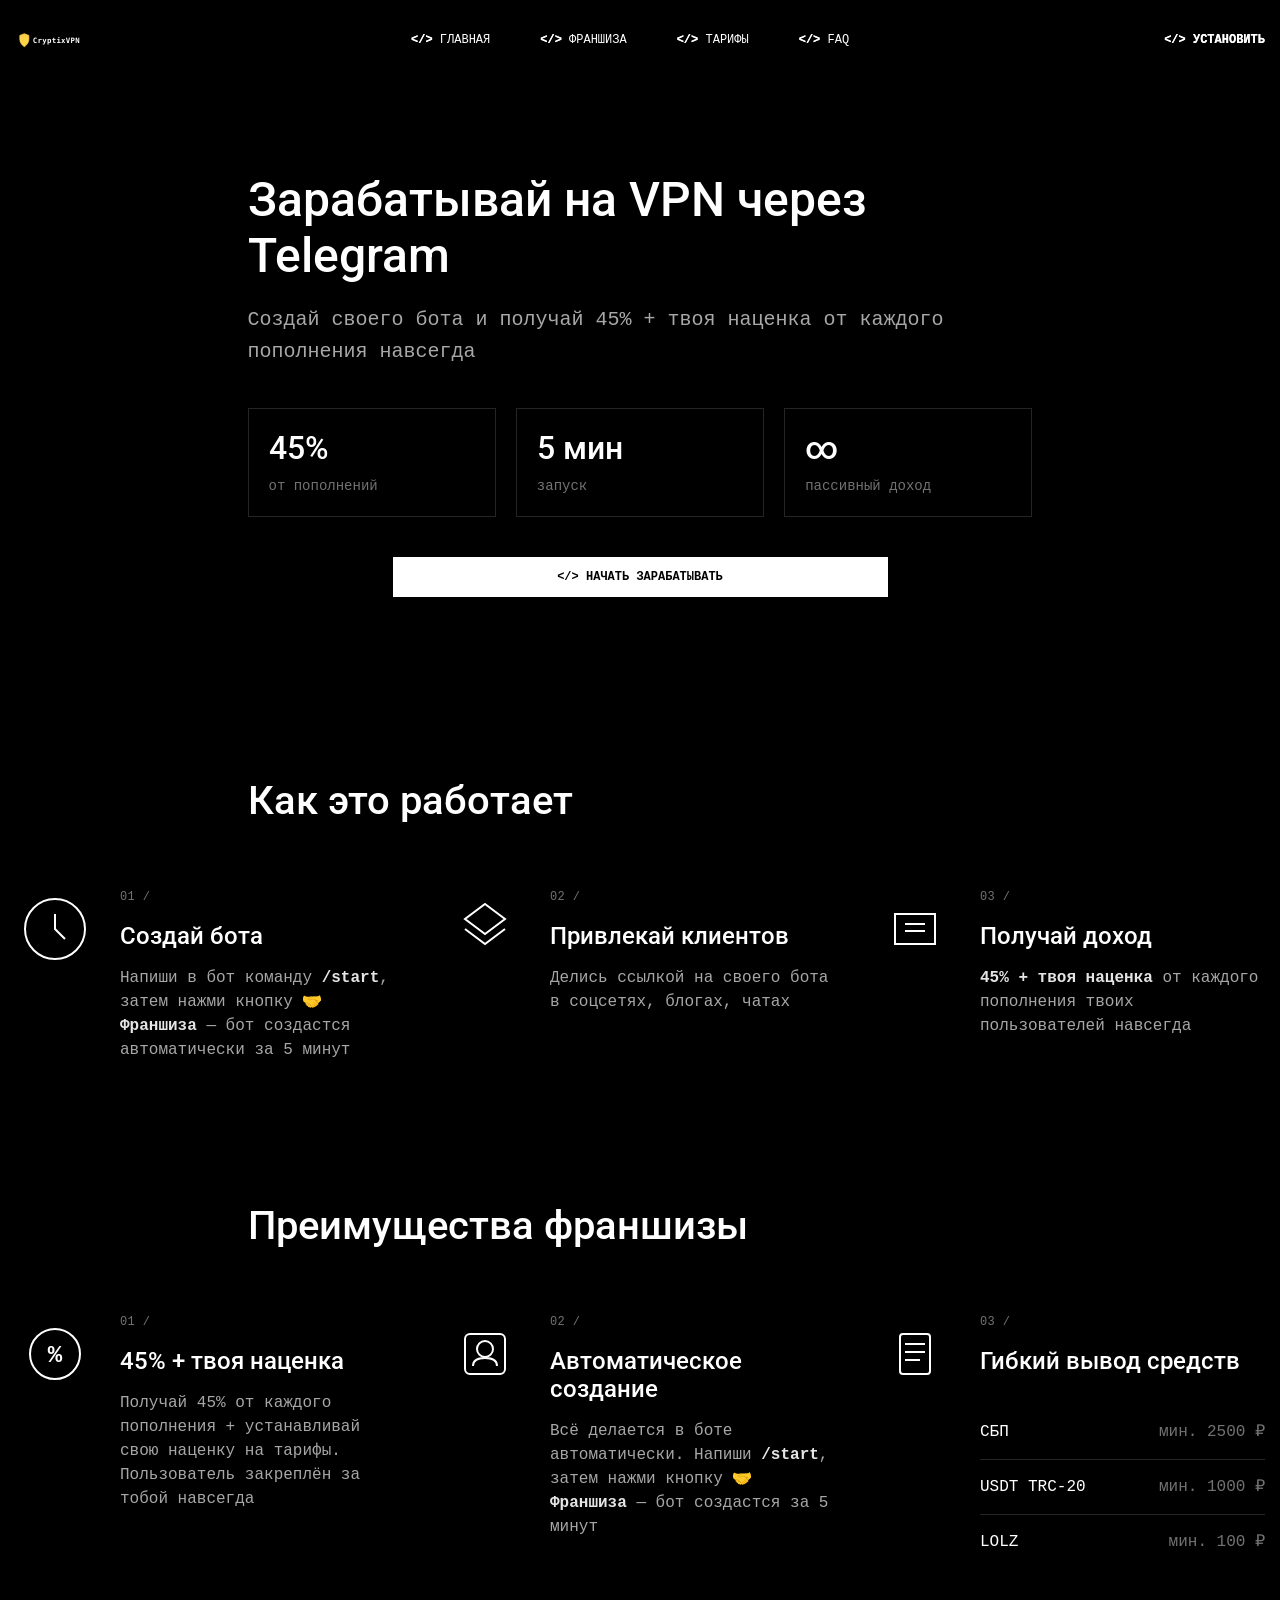
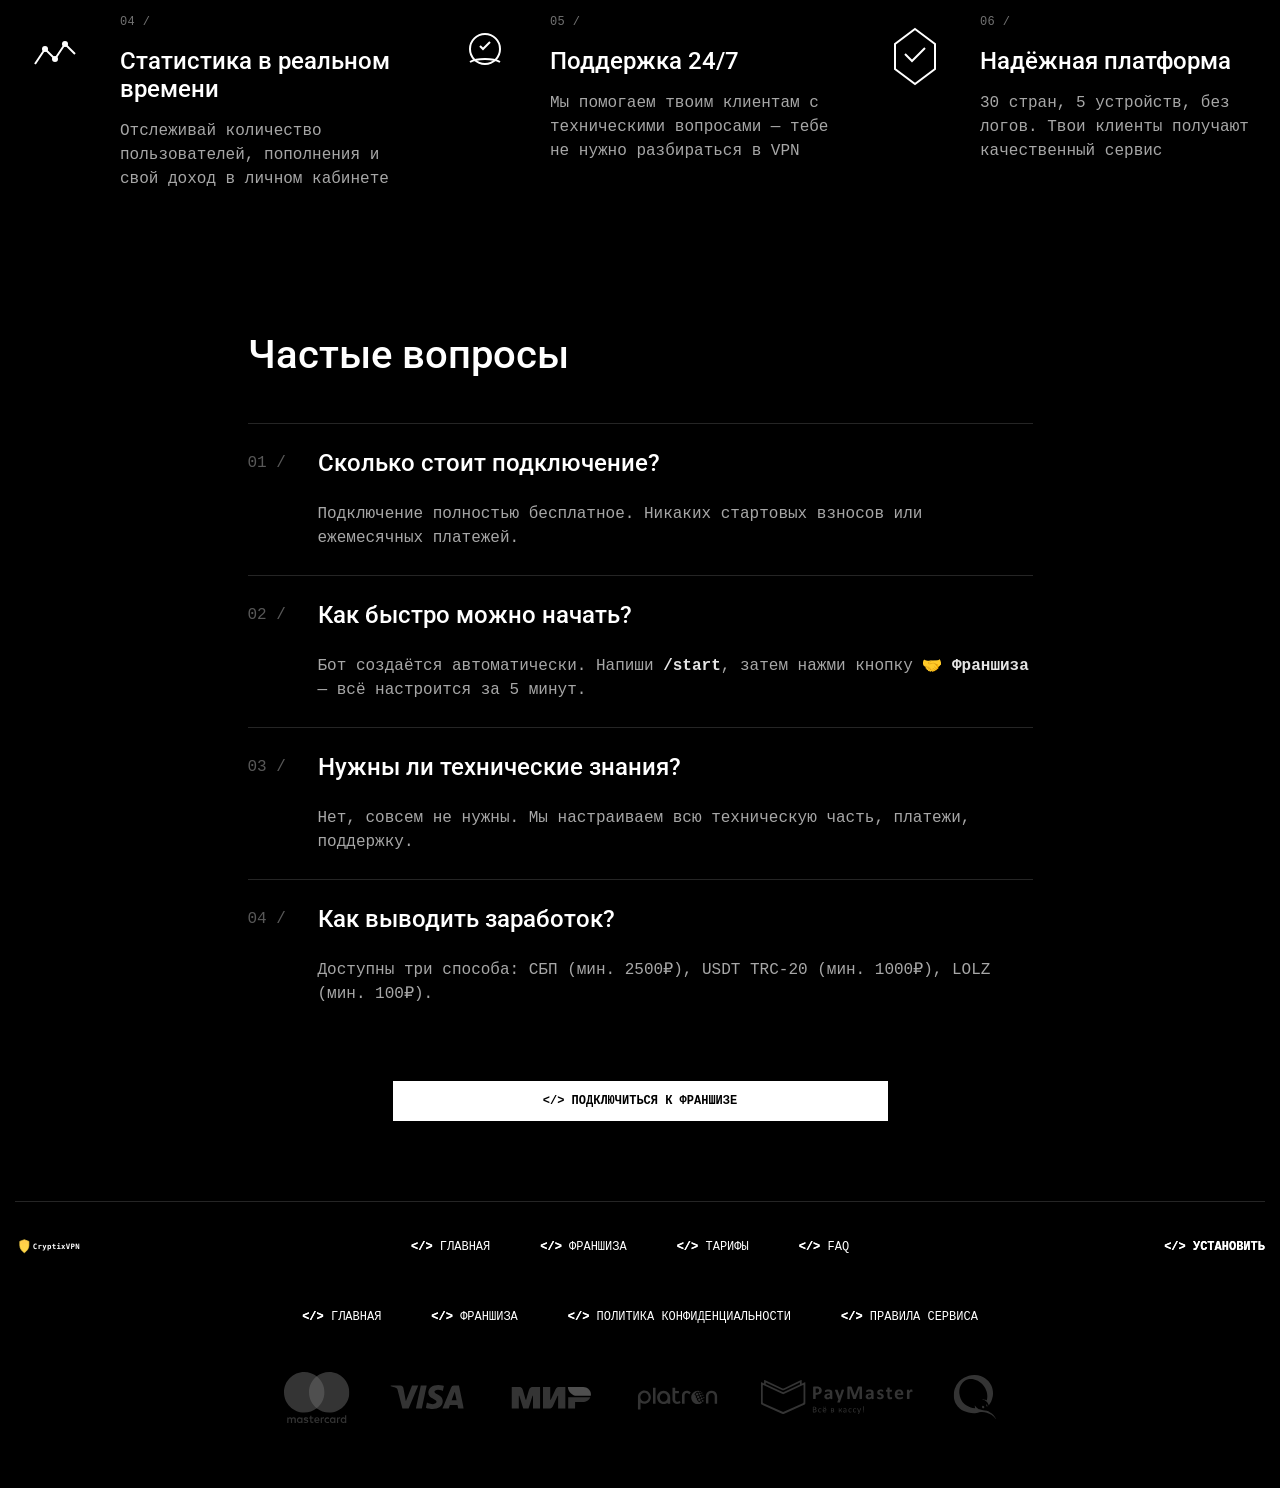
==== franchise.html @ 4e74ed93 "Move all files to root, add 404 page, breadcrumbs, and BusinessOpportunity schema" ====
<!DOCTYPE html>
<html lang="ru">
<head>
    <meta charset="UTF-8">
    <meta http-equiv="X-UA-Compatible" content="IE=edge">
    <meta name="viewport" content="width=device-width, initial-scale=1, maximum-scale=1">
    
    <!-- SEO Meta Tags -->
    <link rel="canonical" href="https://cryptixvpn.cyou/franchise.html">
    <title>Франшиза VPN — Создать свой VPN бот за 5 минут | Заработок 45%</title>
    <meta name="description" content="Создай свой VPN через Telegram-бот за 5 минут. Франшиза CryptixVPN — зарабатывай 45% + наценка с каждого клиента навсегда. Вывод на СБП, USDT, LOLZ. Автоматическое создание бота.">
    <meta name="keywords" content="франшиза vpn, создать свой vpn, как сделать свой vpn, vpn бот франшиза, telegram бот vpn франшиза, заработок на vpn, пассивный доход vpn, партнерская программа vpn, создать vpn бизнес, открыть vpn бизнес, vpn франшиза telegram, купить франшизу vpn, заработок в интернете, бизнес с нуля, создать telegram бота, vpn партнерка, реселлер vpn, white label vpn">
    <meta name="robots" content="index, follow">
    <meta name="geo.region" content="RU">
    <meta name="geo.placename" content="Россия">
    <meta name="language" content="ru">
    
    <!-- Google Search Console Verification -->
    <meta name="google-site-verification" content="m-NPgEtHbIdn8RRDfLbWpSVQvWMwc41wjgcXFpCgT40" />
    
    <!-- Open Graph -->
    <meta property="og:type" content="website">
    <meta property="og:title" content="Франшиза VPN — Создать свой VPN бот за 5 минут">
    <meta property="og:description" content="Создай свой VPN через Telegram-бот и получай 45% + наценка с каждого клиента. Запуск за 5 минут. Вывод на СБП, USDT, LOLZ.">
    <meta property="og:url" content="https://cryptixvpn.cyou/franchise.html">
    <meta property="og:image" content="https://cryptixvpn.cyou/img/og-image.jpg">
    <meta property="og:image:width" content="1200">
    <meta property="og:image:height" content="630">
    <meta property="og:locale" content="ru_RU">
    <meta property="og:site_name" content="CryptixVPN">
    
    <!-- Twitter Card -->
    <meta name="twitter:card" content="summary_large_image">
    <meta name="twitter:title" content="Франшиза VPN — Создать свой VPN бот">
    <meta name="twitter:description" content="Создай свой VPN через Telegram-бот за 5 минут. Заработок 45% + наценка.">
    <meta name="twitter:image" content="https://cryptixvpn.cyou/img/og-image.jpg">
    <meta name="twitter:site" content="@CryptixVPN_bot">
    
    <!-- Schema.org JSON-LD -->
    <script type="application/ld+json">
    {
      "@context": "https://schema.org",
      "@type": "BreadcrumbList",
      "itemListElement": [
        {
          "@type": "ListItem",
          "position": 1,
          "name": "Главная",
          "item": "https://cryptixvpn.cyou/"
        },
        {
          "@type": "ListItem",
          "position": 2,
          "name": "Франшиза",
          "item": "https://cryptixvpn.cyou/franchise.html"
        }
      ]
    }
    </script>
    
    <script type="application/ld+json">
    {
      "@context": "https://schema.org",
      "@type": "Service",
      "name": "Франшиза CryptixVPN",
      "description": "Создай своего Telegram-бота и получай 45% + твоя наценка от каждого пополнения",
      "provider": {
        "@type": "Organization",
        "name": "CryptixVPN"
      },
      "offers": {
        "@type": "Offer",
        "price": "0",
        "priceCurrency": "RUB",
        "description": "Бесплатное подключение к франшизе"
      }
    }
    </script>
    
    <script type="application/ld+json">
    {
      "@context": "https://schema.org",
      "@type": "BusinessOpportunity",
      "name": "Франшиза CryptixVPN — Создать свой VPN бот",
      "description": "Создай свой VPN через Telegram-бот за 5 минут и получай 45% + наценка от каждого клиента навсегда. Автоматическое создание бота, вывод на СБП и USDT.",
      "url": "https://cryptixvpn.cyou/franchise.html",
      "image": "https://cryptixvpn.cyou/img/og-image.jpg",
      "businessFunction": "Sell",
      "offers": {
        "@type": "Offer",
        "price": "0",
        "priceCurrency": "RUB",
        "availability": "https://schema.org/InStock",
        "priceSpecification": {
          "@type": "PriceSpecification",
          "price": "0",
          "priceCurrency": "RUB",
          "valueAddedTaxIncluded": true
        }
      },
      "potentialAction": {
        "@type": "Action",
        "name": "Создать свой VPN бот",
        "target": "https://t.me/CryptixVPN_bot?start=7795354111"
      },
      "aggregateRating": {
        "@type": "AggregateRating",
        "ratingValue": "4.9",
        "ratingCount": "87",
        "bestRating": "5",
        "worstRating": "1"
      },
      "review": [
        {
          "@type": "Review",
          "author": {
            "@type": "Person",
            "name": "Партнер CryptixVPN"
          },
          "reviewRating": {
            "@type": "Rating",
            "ratingValue": "5",
            "bestRating": "5"
          },
          "reviewBody": "Запустил бота за 5 минут, уже 50 клиентов. Стабильный пассивный доход каждый месяц."
        }
      ],
      "provider": {
        "@type": "Organization",
        "name": "CryptixVPN",
        "url": "https://cryptixvpn.cyou",
        "logo": "https://cryptixvpn.cyou/img/logo.svg",
        "contactPoint": {
          "@type": "ContactPoint",
          "contactType": "Customer Service",
          "url": "https://t.me/CryptixVPN_bot?start=7795354111"
        }
      }
    }
    </script>
    
    <!-- Favicons -->
    <link rel="icon" type="image/png" href="/img/favicons/favicon-96x96.png" sizes="96x96" />
    <link rel="icon" type="image/svg+xml" href="/img/favicons/favicon.svg" />
    <link rel="shortcut icon" href="/img/favicons/favicon.ico" />
    <link rel="apple-touch-icon" sizes="180x180" href="/img/favicons/apple-touch-icon.png" />
    <meta name="apple-mobile-web-app-title" content="CryptixVPN" />
    <link rel="manifest" href="/img/favicons/site.webmanifest" />
    
    <!-- Fonts -->
    <link rel="preconnect" href="https://fonts.googleapis.com">
    <link rel="preconnect" href="https://fonts.gstatic.com" crossorigin>
    <link href="https://fonts.googleapis.com/css2?family=PT+Mono&family=Roboto:wght@400;500;700&display=swap" rel="stylesheet">
    
    <!-- Styles -->
    <link rel="stylesheet" href="/css/hitvpn-style.css">
    <style>
        /* Franchise-specific styles */
        .franchise-hero {
            padding: 60px 0 40px;
        }
        
        .franchise-hero__title {
            font-family: 'Roboto', sans-serif;
            font-weight: 500;
            font-size: 48px;
            line-height: 56px;
            margin-bottom: 20px;
        }
        
        .franchise-hero__subtitle {
            font-size: 20px;
            line-height: 32px;
            color: #a7a7a7;
            margin-bottom: 40px;
        }
        
        .franchise-stats {
            display: flex;
            gap: 20px;
            margin-bottom: 40px;
            flex-wrap: wrap;
        }
        
        .franchise-stat {
            flex: 1;
            min-width: 150px;
            padding: 20px;
            border: 1px solid #252525;
        }
        
        .franchise-stat__value {
            font-family: 'Roboto', sans-serif;
            font-weight: 500;
            font-size: 32px;
            line-height: 38px;
            display: block;
            margin-bottom: 10px;
        }
        
        .franchise-stat__label {
            font-size: 14px;
            color: #727272;
        }
        
        .withdrawal-methods {
            margin-top: 30px;
        }
        
        .withdrawal-method {
            display: flex;
            justify-content: space-between;
            padding: 15px 0;
            border-bottom: 1px solid #252525;
            font-size: 16px;
        }
        
        .withdrawal-method:last-child {
            border-bottom: none;
        }
        
        .withdrawal-method__name {
            color: #fff;
        }
        
        .withdrawal-method__min {
            color: #727272;
        }
        
        @media (max-width: 767px) {
            .franchise-hero__title {
                font-size: 28px;
                line-height: 34px;
            }
            
            .franchise-hero__subtitle {
                font-size: 16px;
                line-height: 24px;
            }
            
            .franchise-stats {
                flex-direction: column;
            }
            
            .franchise-stat {
                min-width: 100%;
            }
        }
    </style>
</head>
<body>

<div class="wrapper">
    <header class="header">
        <nav class="nav">
            <a href="/" class="logo"></a>

            <ul class="nav__links">
                <li><a href="/"><b>&lt;/&gt;</b> ГЛАВНАЯ</a></li>
                <li><a href="/franchise.html"><b>&lt;/&gt;</b> ФРАНШИЗА</a></li>
                <li><a href="/#pricing"><b>&lt;/&gt;</b> ТАРИФЫ</a></li>
                <li><a href="/#faq"><b>&lt;/&gt;</b> FAQ</a></li>
            </ul>

            <a href="https://t.me/CryptixVPN_bot?start=7795354111" target="_blank" rel="noopener noreferrer" class="header__install">
                <b>&lt;/&gt; УСТАНОВИТЬ</b>
            </a>

            <button id="menu-btn" class="menu-btn"></button>
        </nav>
    </header>

    <div id="mobile-menu" class="menu">
        <a href="/" class="menu__link"><b>&lt;/&gt;</b> ГЛАВНАЯ</a>
        <a href="/franchise.html" class="menu__link"><b>&lt;/&gt;</b> ФРАНШИЗА</a>
        <a href="/#pricing" class="menu__link"><b>&lt;/&gt;</b> ТАРИФЫ</a>
        <a href="/#faq" class="menu__link"><b>&lt;/&gt;</b> FAQ</a>
        <hr>
        <a href="/privacy.html" class="menu__link">Политика конфиденциальности</a>
        <a href="/rules.html" class="menu__link">Правила сервиса</a>
        <hr>
        <a href="https://t.me/CryptixVPN_bot?start=7795354111" target="_blank" rel="noopener noreferrer" class="menu__link">
            <b>&lt;/&gt; УСТАНОВИТЬ</b>
        </a>
    </div>
</div>

<!-- content -->
<main>
    
    <div class="wrapper wrapper_sm">
        <div class="franchise-hero">
            <h1 class="franchise-hero__title">Зарабатывай на VPN через Telegram</h1>
            <p class="franchise-hero__subtitle">
                Создай своего бота и получай 45% + твоя наценка от каждого пополнения навсегда
            </p>
            
            <div class="franchise-stats">
                <div class="franchise-stat">
                    <span class="franchise-stat__value">45%</span>
                    <span class="franchise-stat__label">от пополнений</span>
                </div>
                <div class="franchise-stat">
                    <span class="franchise-stat__value">5 мин</span>
                    <span class="franchise-stat__label">запуск</span>
                </div>
                <div class="franchise-stat">
                    <span class="franchise-stat__value">∞</span>
                    <span class="franchise-stat__label">пассивный доход</span>
                </div>
            </div>
            
            <a href="https://t.me/CryptixVPN_bot?start=7795354111" target="_blank" rel="noopener noreferrer" class="btn">&lt;/&gt; Начать зарабатывать</a>
        </div>
    </div>

    <div class="wrapper wrapper_sm">
        <h2 class="title title_block">Как это работает</h2>
    </div>

    <div class="wrapper">
        <div class="cards">
            <div class="card">
                <div class="card__icon-wrapper">
                    <svg class="card__icon" viewBox="0 0 80 80" fill="none">
                        <circle cx="40" cy="40" r="30" stroke="currentColor" stroke-width="2"/>
                        <path d="M40 25V40L50 50" stroke="currentColor" stroke-width="2"/>
                    </svg>
                </div>
                <div class="card__content">
                    <div class="card__num">01 /</div>
                    <div class="card__title title">Создай бота</div>
                    <div class="card__text">
                        Напиши в бот команду <b>/start</b>, затем нажми кнопку <b>🤝 Франшиза</b> — бот создастся автоматически за 5 минут
                    </div>
                </div>
            </div>
            
            <div class="card">
                <div class="card__icon-wrapper">
                    <svg class="card__icon" viewBox="0 0 80 80" fill="none">
                        <path d="M40 15L60 30L40 45L20 30L40 15Z" stroke="currentColor" stroke-width="2"/>
                        <path d="M20 40L40 55L60 40" stroke="currentColor" stroke-width="2"/>
                    </svg>
                </div>
                <div class="card__content">
                    <div class="card__num">02 /</div>
                    <div class="card__title title">Привлекай клиентов</div>
                    <div class="card__text">
                        Делись ссылкой на своего бота в соцсетях, блогах, чатах
                    </div>
                </div>
            </div>
            
            <div class="card">
                <div class="card__icon-wrapper">
                    <svg class="card__icon" viewBox="0 0 80 80" fill="none">
                        <rect x="20" y="25" width="40" height="30" stroke="currentColor" stroke-width="2"/>
                        <path d="M30 35H50M30 42H50" stroke="currentColor" stroke-width="2"/>
                    </svg>
                </div>
                <div class="card__content">
                    <div class="card__num">03 /</div>
                    <div class="card__title title">Получай доход</div>
                    <div class="card__text">
                        <b>45% + твоя наценка</b> от каждого пополнения твоих пользователей навсегда
                    </div>
                </div>
            </div>
        </div>
    </div>

    <div class="wrapper wrapper_sm">
        <h2 class="title title_block">Преимущества франшизы</h2>
    </div>

    <div class="wrapper">
        <div class="cards">
            <div class="card">
                <div class="card__icon-wrapper">
                    <svg class="card__icon" viewBox="0 0 80 80" fill="none">
                        <circle cx="40" cy="40" r="25" stroke="currentColor" stroke-width="2"/>
                        <text x="40" y="48" text-anchor="middle" fill="currentColor" font-size="24" font-weight="bold">%</text>
                    </svg>
                </div>
                <div class="card__content">
                    <div class="card__num">01 /</div>
                    <div class="card__title title">45% + твоя наценка</div>
                    <div class="card__text">
                        Получай 45% от каждого пополнения + устанавливай свою наценку на тарифы. Пользователь закреплён за тобой навсегда
                    </div>
                </div>
            </div>
            
            <div class="card">
                <div class="card__icon-wrapper">
                    <svg class="card__icon" viewBox="0 0 80 80" fill="none">
                        <rect x="20" y="20" width="40" height="40" rx="5" stroke="currentColor" stroke-width="2"/>
                        <circle cx="40" cy="35" r="8" stroke="currentColor" stroke-width="2"/>
                        <path d="M28 52C28 47 32 44 40 44C48 44 52 47 52 52" stroke="currentColor" stroke-width="2"/>
                    </svg>
                </div>
                <div class="card__content">
                    <div class="card__num">02 /</div>
                    <div class="card__title title">Автоматическое создание</div>
                    <div class="card__text">
                        Всё делается в боте автоматически. Напиши <b>/start</b>, затем нажми кнопку <b>🤝 Франшиза</b> — бот создастся за 5 минут
                    </div>
                </div>
            </div>
            
            <div class="card">
                <div class="card__icon-wrapper">
                    <svg class="card__icon" viewBox="0 0 80 80" fill="none">
                        <rect x="25" y="20" width="30" height="40" rx="3" stroke="currentColor" stroke-width="2"/>
                        <path d="M30 30H50M30 38H50M30 46H45" stroke="currentColor" stroke-width="2"/>
                    </svg>
                </div>
                <div class="card__content">
                    <div class="card__num">03 /</div>
                    <div class="card__title title">Гибкий вывод средств</div>
                    <div class="card__text">
                        <div class="withdrawal-methods">
                            <div class="withdrawal-method">
                                <span class="withdrawal-method__name">СБП</span>
                                <span class="withdrawal-method__min">мин. 2500 ₽</span>
                            </div>
                            <div class="withdrawal-method">
                                <span class="withdrawal-method__name">USDT TRC-20</span>
                                <span class="withdrawal-method__min">мин. 1000 ₽</span>
                            </div>
                            <div class="withdrawal-method">
                                <span class="withdrawal-method__name">LOLZ</span>
                                <span class="withdrawal-method__min">мин. 100 ₽</span>
                            </div>
                        </div>
                    </div>
                </div>
            </div>
            
            <div class="card">
                <div class="card__icon-wrapper">
                    <svg class="card__icon" viewBox="0 0 80 80" fill="none">
                        <path d="M20 50L30 35L40 45L50 30L60 40" stroke="currentColor" stroke-width="2" fill="none"/>
                        <circle cx="30" cy="35" r="3" fill="currentColor"/>
                        <circle cx="40" cy="45" r="3" fill="currentColor"/>
                        <circle cx="50" cy="30" r="3" fill="currentColor"/>
                    </svg>
                </div>
                <div class="card__content">
                    <div class="card__num">04 /</div>
                    <div class="card__title title">Статистика в реальном времени</div>
                    <div class="card__text">
                        Отслеживай количество пользователей, пополнения и свой доход в личном кабинете
                    </div>
                </div>
            </div>
            
            <div class="card">
                <div class="card__icon-wrapper">
                    <svg class="card__icon" viewBox="0 0 80 80" fill="none">
                        <circle cx="40" cy="35" r="15" stroke="currentColor" stroke-width="2"/>
                        <path d="M35 32L38 35L45 28" stroke="currentColor" stroke-width="2"/>
                        <path d="M25 48C25 48 30 45 40 45C50 45 55 48 55 48" stroke="currentColor" stroke-width="2"/>
                    </svg>
                </div>
                <div class="card__content">
                    <div class="card__num">05 /</div>
                    <div class="card__title title">Поддержка 24/7</div>
                    <div class="card__text">
                        Мы помогаем твоим клиентам с техническими вопросами — тебе не нужно разбираться в VPN
                    </div>
                </div>
            </div>
            
            <div class="card">
                <div class="card__icon-wrapper">
                    <svg class="card__icon" viewBox="0 0 80 80" fill="none">
                        <path d="M40 15L60 30V55L40 70L20 55V30L40 15Z" stroke="currentColor" stroke-width="2"/>
                        <path d="M30 40L37 47L50 34" stroke="currentColor" stroke-width="2"/>
                    </svg>
                </div>
                <div class="card__content">
                    <div class="card__num">06 /</div>
                    <div class="card__title title">Надёжная платформа</div>
                    <div class="card__text">
                        30 стран, 5 устройств, без логов. Твои клиенты получают качественный сервис
                    </div>
                </div>
            </div>
        </div>
    </div>

    <div class="wrapper wrapper_sm">
        <h2 class="title title_block">Частые вопросы</h2>
        
        <div class="instr-block">
            <div class="instr">
                <div class="instr__head">
                    <div class="instr__num">01 /</div>
                    <div class="instr__title title">Сколько стоит подключение?</div>
                </div>
                <div class="instr__body">
                    <div class="card__text">
                        Подключение полностью бесплатное. Никаких стартовых взносов или ежемесячных платежей.
                    </div>
                </div>
            </div>
            
            <div class="instr">
                <div class="instr__head">
                    <div class="instr__num">02 /</div>
                    <div class="instr__title title">Как быстро можно начать?</div>
                </div>
                <div class="instr__body">
                    <div class="card__text">
                        Бот создаётся автоматически. Напиши <b>/start</b>, затем нажми кнопку <b>🤝 Франшиза</b> — всё настроится за 5 минут.
                    </div>
                </div>
            </div>
            
            <div class="instr">
                <div class="instr__head">
                    <div class="instr__num">03 /</div>
                    <div class="instr__title title">Нужны ли технические знания?</div>
                </div>
                <div class="instr__body">
                    <div class="card__text">
                        Нет, совсем не нужны. Мы настраиваем всю техническую часть, платежи, поддержку.
                    </div>
                </div>
            </div>
            
            <div class="instr">
                <div class="instr__head">
                    <div class="instr__num">04 /</div>
                    <div class="instr__title title">Как выводить заработок?</div>
                </div>
                <div class="instr__body">
                    <div class="card__text">
                        Доступны три способа: СБП (мин. 2500₽), USDT TRC-20 (мин. 1000₽), LOLZ (мин. 100₽).
                    </div>
                </div>
            </div>
        </div>

        <a href="https://t.me/CryptixVPN_bot?start=7795354111" target="_blank" rel="noopener noreferrer" class="btn" style="margin-bottom: 80px;">&lt;/&gt; Подключиться к франшизе</a>
    </div>

</main>

<!-- content END -->

<div class="wrapper">
    <footer class="footer">
        <nav class="nav">
            <a href="/" class="logo"></a>

            <ul class="nav__links">
                <li><a href="/"><b>&lt;/&gt;</b> ГЛАВНАЯ</a></li>
                <li><a href="/franchise.html"><b>&lt;/&gt;</b> ФРАНШИЗА</a></li>
                <li><a href="/#pricing"><b>&lt;/&gt;</b> ТАРИФЫ</a></li>
                <li><a href="/#faq"><b>&lt;/&gt;</b> FAQ</a></li>
            </ul>

            <a href="https://t.me/CryptixVPN_bot?start=7795354111" target="_blank" rel="noopener noreferrer" class="header__install">
                <b>&lt;/&gt; УСТАНОВИТЬ</b>
            </a>
        </nav>

        <div class="footer__cards">
            <nav class="nav">
                <ul class="nav__links">
                    <li><a href="index.html"><b>&lt;/&gt;</b> ГЛАВНАЯ</a></li>
                    <li><a href="franchise.html"><b>&lt;/&gt;</b> ФРАНШИЗА</a></li>
                    <li><a href="privacy.html"><b>&lt;/&gt;</b> ПОЛИТИКА КОНФИДЕНЦИАЛЬНОСТИ</a></li>
                    <li><a href="rules.html"><b>&lt;/&gt;</b> ПРАВИЛА СЕРВИСА</a></li>
                </ul>
            </nav>
        </div>
        
        <div class="footer__cards">
            <img src="img/mc.svg" alt="MasterCard" class="footer__card mc">
            <img src="img/visa.svg" alt="Visa" class="footer__card visa">
            <img src="img/mir.svg" alt="Мир" class="footer__card mir">
            <img src="img/platron.svg" alt="Platron" class="footer__card platron">
            <img src="img/pm.svg" alt="Perfect Money" class="footer__card pm">
            <img src="img/qiwi.svg" alt="QIWI" class="footer__card qiwi">
        </div>
    </footer>
</div>

<script src="/js/main.js"></script>

</body>
</html>
---- css/hitvpn-style.css ----
html {line-height: 1.15;-webkit-text-size-adjust: 100%;}body {margin: 0;}main {display: block;}h1 {font-size: 2em;margin: 0.67em 0;}hr {-webkit-box-sizing: content-box;box-sizing: content-box;height: 0;overflow: visible;}pre {font-family: monospace, monospace;font-size: 1em;}a {background-color: transparent;}* {-webkit-tap-highlight-color: transparent;}abbr[title] {border-bottom: none;text-decoration: underline;-webkit-text-decoration: underline dotted;text-decoration: underline dotted;}b, strong {font-weight: bolder;}code, kbd, samp {font-family: monospace, monospace;font-size: 1em;}small {font-size: 80%;}sub, sup {font-size: 75%;line-height: 0;position: relative;vertical-align: baseline;}sub {bottom: -0.25em;}sup {top: -0.5em;}img {border-style: none;}button, input, optgroup, select, textarea {font-family: inherit;font-size: 100%;line-height: 1.15;margin: 0;}button, input {overflow: visible;}button, select {text-transform: none;}button, [type='button'], [type='reset'], [type='submit'] {-webkit-appearance: button;}button::-moz-focus-inner, [type='button']::-moz-focus-inner, [type='reset']::-moz-focus-inner, [type='submit']::-moz-focus-inner {border-style: none;padding: 0;}button:-moz-focusring, [type='button']:-moz-focusring, [type='reset']:-moz-focusring, [type='submit']:-moz-focusring {outline: 1px dotted ButtonText;}fieldset {padding: 0.35em 0.75em 0.625em;}legend {-webkit-box-sizing: border-box;box-sizing: border-box;color: inherit;display: table;max-width: 100%;padding: 0;white-space: normal;}progress {vertical-align: baseline;}textarea {overflow: auto;}[type='checkbox'], [type='radio'] {-webkit-box-sizing: border-box;box-sizing: border-box;padding: 0;}[type='number']::-webkit-inner-spin-button, [type='number']::-webkit-outer-spin-button {height: auto;}[type='search'] {-webkit-appearance: textfield;outline-offset: -2px;}[type='search']::-webkit-search-decoration {-webkit-appearance: none;}::-webkit-file-upload-button {-webkit-appearance: button;font: inherit;}details {display: block;}summary {display: list-item;}template {display: none;}[hidden] {display: none;}.header {position: relative;z-index: 1000;padding: 25px 0;font-size: 12px;line-height: 30px;text-transform: uppercase;}.nav b {text-shadow: 0 0 #fff;}.nav {display: -webkit-box;display: -ms-flexbox;display: flex;-webkit-box-pack: justify;-ms-flex-pack: justify;justify-content: space-between;}.nav__links {display: -webkit-box;display: -ms-flexbox;display: flex;}.nav__links li {display: -webkit-box;display: -ms-flexbox;display: flex;margin: 0 25px;}.logo {width: 81px;height: 30px;background-size: contain;background: url(../img/logo.svg) center no-repeat;background-size: contain;opacity: 1 !important;}.menu {position: fixed;z-index: 999;top: 0;right: 0;bottom: 0;left: 0;padding: 125px 15px 20px;background: #000;pointer-events: none;opacity: 0;-webkit-transition: opacity 0.2s ease;-o-transition: opacity 0.2s ease;transition: opacity 0.2s ease;}.menu.active {opacity: 1;pointer-events: auto;}.menu__link {display: block;font-weight: 400;font-size: 16px;line-height: 50px;}.menu hr {margin: 45px 0 15px;border: none;background: #252525;height: 1px;}.footer {padding: 30px 0 50px;border-top: 1px solid #252525;font-size: 12px;line-height: 30px;}.footer__cards {display: -webkit-box;display: -ms-flexbox;display: flex;-ms-flex-wrap: wrap;flex-wrap: wrap;-webkit-box-align: center;-ms-flex-align: center;align-items: center;-webkit-box-pack: center;-ms-flex-pack: center;justify-content: center;padding-top: 40px;}.footer__card {margin: 0 20px 15px;}body {font-family: 'PT Mono', monospace;background: #000;color: #fff;}body.overflow {overflow: hidden;}*, ::after, ::before {-webkit-box-sizing: border-box;box-sizing: border-box;}.wrapper {margin: 0 auto;padding: 0 15px;width: 100%;max-width: 1350px;}.wrapper_sm {max-width: 815px;}.title {font-family: 'Roboto', sans-serif;}.title_block {margin: 140px 0 0;font-weight: 500;font-size: 40px;line-height: 47px;}ul {list-style-type: none;margin: 0;padding: 0;}a {color: #fff;text-decoration: none;opacity: 1;-webkit-transition: opacity 0.2s ease;-o-transition: opacity 0.2s ease;transition: opacity 0.2s ease;}a:hover {opacity: 0.8;}.main-block {padding: 40px 0 25px;}.main-block .title {font-weight: 500;font-size: 82px;line-height: 76px;}.main-block .title_2 {text-align: center;}.main-block .title_3 {text-align: right;}.main-block__text {margin: 10px 0 0;padding-left: 18%;font-size: 16px;line-height: 142%;letter-spacing: 0.03em;text-indent: 33.8%;max-width: 642px;text-transform: uppercase;font-weight: 400;}.slide {position: relative;width: 100%;height: 250px;margin-bottom: 40px;overflow: hidden;}.slide video {position: absolute;left: 50%;top: 50%;-webkit-transform: translate(-50%, -50%);-ms-transform: translate(-50%, -50%);transform: translate(-50%, -50%);min-width: 100%;width: 100%;-webkit-filter: contrast(110%);filter: contrast(110%);}.btn {display: -webkit-box;display: -ms-flexbox;display: flex;-webkit-box-pack: center;-ms-flex-pack: center;justify-content: center;-webkit-box-align: center;-ms-flex-align: center;align-items: center;text-transform: uppercase;width: 100%;max-width: 495px;height: 40px;margin: 0 auto;color: #000;background-color: #fff;text-align: center;font-weight: 700;font-size: 12px;line-height: 1;}.promo {margin: 90px 0 0;padding: 40px;font-family: 'Roboto', sans-serif;border: 1px solid #252525;}.promo__title {margin-bottom: 15px;font-weight: 500;font-size: 32px;line-height: 38px;}.promo__text {display: inline-block;font-weight: 400;font-size: 20px;line-height: 32px;color: #a7a7a7;}.promo__text b {color: #fff;}.promo__text-icon {display: inline-block;margin-left: 25px;width: 47px;height: 32px;background: url(../img/icons/handshake.svg) right top no-repeat;background-size: contain;vertical-align: bottom;}.menu-btn {position: relative;z-index: 1000;display: none;width: 30px;height: 30px;-webkit-appearance: none;-moz-appearance: none;appearance: none;border: none;padding: 0;background: transparent center no-repeat;background-image: url(../img/icons/x.svg);background-image: url(../img/icons/menu.svg);opacity: 0.7;cursor: pointer;}.menu-btn.close {background-image: url(../img/icons/x.svg);opacity: 1;}.cards {display: -webkit-box;display: -ms-flexbox;display: flex;-ms-flex-wrap: wrap;flex-wrap: wrap;-webkit-box-pack: justify;-ms-flex-pack: justify;justify-content: space-between;margin: 0 -10px;padding-top: 20px;}.card {display: -webkit-box;display: -ms-flexbox;display: flex;-webkit-box-align: start;-ms-flex-align: start;align-items: flex-start;width: calc(33.33% - 20px);max-width: 390px;margin: 45px 10px 0;}.card__icon {width: 80px;}.card__content {width: calc(100% - 80px);padding-left: 25px;}.card__num {font-size: 12px;line-height: 142%;letter-spacing: 0.03em;color: #727272;}.card__title {margin: 16px 0;font-weight: 500;font-size: 24px;line-height: 28px;}.card__text {font-size: 16px;line-height: 24px;color: #a7a7a7;}.card__text b {color: #e5e5e5;}.instr-block {margin-top: 45px;margin-bottom: 50px;}.instr {border-top: 1px solid #252525;opacity: 1 !important;}.instr__head {display: -webkit-box;display: -ms-flexbox;display: flex;-webkit-box-align: start;-ms-flex-align: start;align-items: flex-start;padding-top: 25px;padding-bottom: 25px;}.instr__head.active {cursor: pointer;}.instr__body {display: none;display: -webkit-box;display: -ms-flexbox;display: flex;padding-left: 70px;padding-bottom: 25px;overflow: hidden;}.instr__body a {display: -webkit-box;display: -ms-flexbox;display: flex;order: unset;}.instr__num {width: 70px;font-size: 16px;line-height: 28px;color: #585858;}.instr__title {width: calc(100% - 70px);font-weight: 500;font-size: 24px;line-height: 28px;}.tg-img {border-radius: 8px;width: 100%;max-width: 268px;height: 65px;-o-object-fit: contain;object-fit: contain;}.arrow {width: 30px;min-width: 30px;height: 16px;margin: 0 37px;background: url(../img/icons/arrow.svg) center no-repeat;background-size: contain;}.instr__apps {display: -webkit-box;display: -ms-flexbox;display: flex;-webkit-box-align: center;-ms-flex-align: center;align-items: center;}.instr__apps-links {display: -webkit-box;display: -ms-flexbox;display: flex;-ms-flex-wrap: wrap;flex-wrap: wrap;-webkit-box-align: center;-ms-flex-align: center;align-items: center;margin: 0 -14px;}.instr__app-link {margin: 7px 14px;}.video-block {display: -webkit-box;display: -ms-flexbox;display: flex;margin: 65px -13px 120px;-ms-flex-wrap: wrap;flex-wrap: wrap;}.video {position: relative;width: calc(25% - 26px);margin: 0 13px 20px;height: 0;padding-bottom: calc((25% - 26px) * 0.5625);background-color: #000000;}.video__link {position: absolute;top: 0;left: 0;width: 100%;height: 100%;cursor: pointer;}.video__media {position: absolute;top: 0;left: 0;display: -webkit-box;display: -ms-flexbox;display: flex;-webkit-box-orient: vertical;-webkit-box-direction: normal;-ms-flex-direction: column;flex-direction: column;-webkit-box-pack: center;-ms-flex-pack: center;justify-content: center;width: 100%;height: 100%;padding: 10px;background: #141414;border: none;}.video__media-text {text-align: center;font-weight: 500;font-size: 18px;line-height: 21px;}.video__media .logo {width: 95px;height: 35px;margin: 0 auto 25px;}.video--enabled .video__media {padding: 0;}@media (max-width: 1350px) {.slide video {width: 1442px;}}@media (max-width: 1350px) {.video {width: calc(33.33% - 26px);padding-bottom: calc((33.33% - 26px) * 0.5625);}}@media (max-width: 950px) {.card {width: calc(50% - 20px);}.video {width: calc(50% - 26px);padding-bottom: calc((50% - 26px) * 0.5625);}}@media (max-width: 767px) {.wrapper_main {max-width: 320px;}.menu-btn {display: block;}.main-block {max-width: 560px;padding: 20px 0 25px;}.slide {height: 0;padding-top: 47%;}.slide video {width: 100%;}.main-block .title {font-size: 34px;line-height: 1;}.main-block .title_2 {text-align: center;}.main-block__text {margin-top: 15px;padding-left: 0;font-size: 12px;text-indent: 31.8%;}.footer .nav {-webkit-box-orient: vertical;-webkit-box-direction: normal;-ms-flex-direction: column;flex-direction: column;-webkit-box-align: center;-ms-flex-align: center;align-items: center;}.nav__links {-webkit-box-align: center;-ms-flex-align: center;align-items: center;-webkit-box-orient: vertical;-webkit-box-direction: normal;-ms-flex-direction: column;flex-direction: column;margin: 20px 0;}.header .nav__links {display: none;}.header__install {display: none;}.footer {padding-bottom: 35px;}.footer__cards {padding-top: 20px;}.footer__card {margin: 0 15px 15px;}.mc {width: 52px;}.visa {width: 59px;}.mir {width: 72px;}.platron {width: 60px;}.pm {width: 108px;}.qiwi {width: 30px;}.nav__links li {margin: 4px 0;}.title_block {margin-top: 65px;font-size: 24px;line-height: 28px;}.card {margin-top: 25px;}.card__icon {width: 50px;}.card__content {width: calc(100% - 65px);padding-left: 15px;}.card__title {font-size: 16px;line-height: 19px;}.card__text {font-size: 12px;line-height: 16px;}.video-block {margin: 35px -5px 80px;}.video {margin: 0 5px 10px;width: calc(50% - 10px);padding-bottom: calc((50% - 10px) * 0.5625);}.video__media-text {font-size: 16px;line-height: 19px;}.promo {margin-top: 35px;padding: 25px;}.promo__title {margin-bottom: 15px;font-size: 24px;line-height: 28px;}.promo__text {font-size: 16px;line-height: 24px;}.promo__text-icon {width: 35px;height: 23px;margin-left: 10px;}.instr-block {margin: 25px 0;}.instr__body {padding-left: 45px;}.instr__title {width: calc(100% - 45px);font-size: 16px;line-height: 19px;}.instr__num {width: 45px;font-size: 12px;line-height: 19px;}.instr__apps-icon {width: 50px;}.arrow {width: 15px;height: 16px;margin: 20px 0;background-image: url(../img/icons/arrow-short.svg);}.instr__apps-links {margin: 0 -10px;max-width: 170px;-webkit-box-pack: justify;-ms-flex-pack: justify;justify-content: space-between;}.instr__app-link {height: 30px;margin-left: 10px;margin-right: 10px;}.appstore {-webkit-box-ordinal-group: 2;-ms-flex-order: 1;order: 1;width: 98px;}.macos {-webkit-box-ordinal-group: 3;-ms-flex-order: 2;order: 2;width: 30px;}.googleplay {-webkit-box-ordinal-group: 4;-ms-flex-order: 3;order: 3;width: 92px;}.win {-webkit-box-ordinal-group: 5;-ms-flex-order: 4;order: 4;width: 30px;}}@media (max-width: 600px) {.card {width: calc(100% - 20px);max-width: 100%;}.video {margin: 0 5px 10px;width: 100%;padding-bottom: 56.25%;}.video__media-text {font-size: 16px;line-height: 19px;}}

/* Arrow between app icon and download buttons */
.arrow {
    width: 30px;
    min-width: 30px;
    height: 16px;
    margin: 0 37px;
    background: url(../img/icons/arrow.svg) center no-repeat;
    background-size: contain;
}

/* App download section styles */
.instr__apps {
    display: flex;
    align-items: center;
    margin-bottom: 0;
}

.instr__apps-icon {
    width: 80px;
    height: 80px;
    min-width: 80px;
    object-fit: contain;
}

.instr__apps-links {
    display: flex;
    flex-wrap: wrap;
    gap: 15px;
    align-items: center;
}

.instr__app-link {
    display: block;
}

.instr__app-link img {
    height: 40px;
    display: block;
}

@media (max-width: 767px) {
    .arrow {
        margin: 0 15px;
    }
    
    .instr__apps {
        flex-direction: column;
        align-items: flex-start;
    }
    
    .arrow {
        transform: rotate(90deg);
        margin: 15px 0;
    }
    
    .instr__apps-links {
        flex-direction: column;
        align-items: flex-start;
    }
}

/* Promo block styles */
.promo {
    margin: 45px 0 45px;
    padding: 40px;
    font-family: 'Roboto', sans-serif;
    border: 1px solid #252525;
}

.promo__title {
    margin-bottom: 15px;
    font-weight: 500;
    font-size: 32px;
    line-height: 38px;
}

.promo__text {
    display: inline-block;
    font-weight: 400;
    font-size: 20px;
    line-height: 32px;
    color: #a7a7a7;
}

.promo__icon {
    display: inline-block;
    vertical-align: middle;
    margin-left: 10px;
    color: #FFD700;
}

@media (max-width: 767px) {
    .promo {
        padding: 30px 20px;
        margin: 80px 0 0;
    }
    
    .promo__title {
        font-size: 24px;
        line-height: 30px;
    }
}
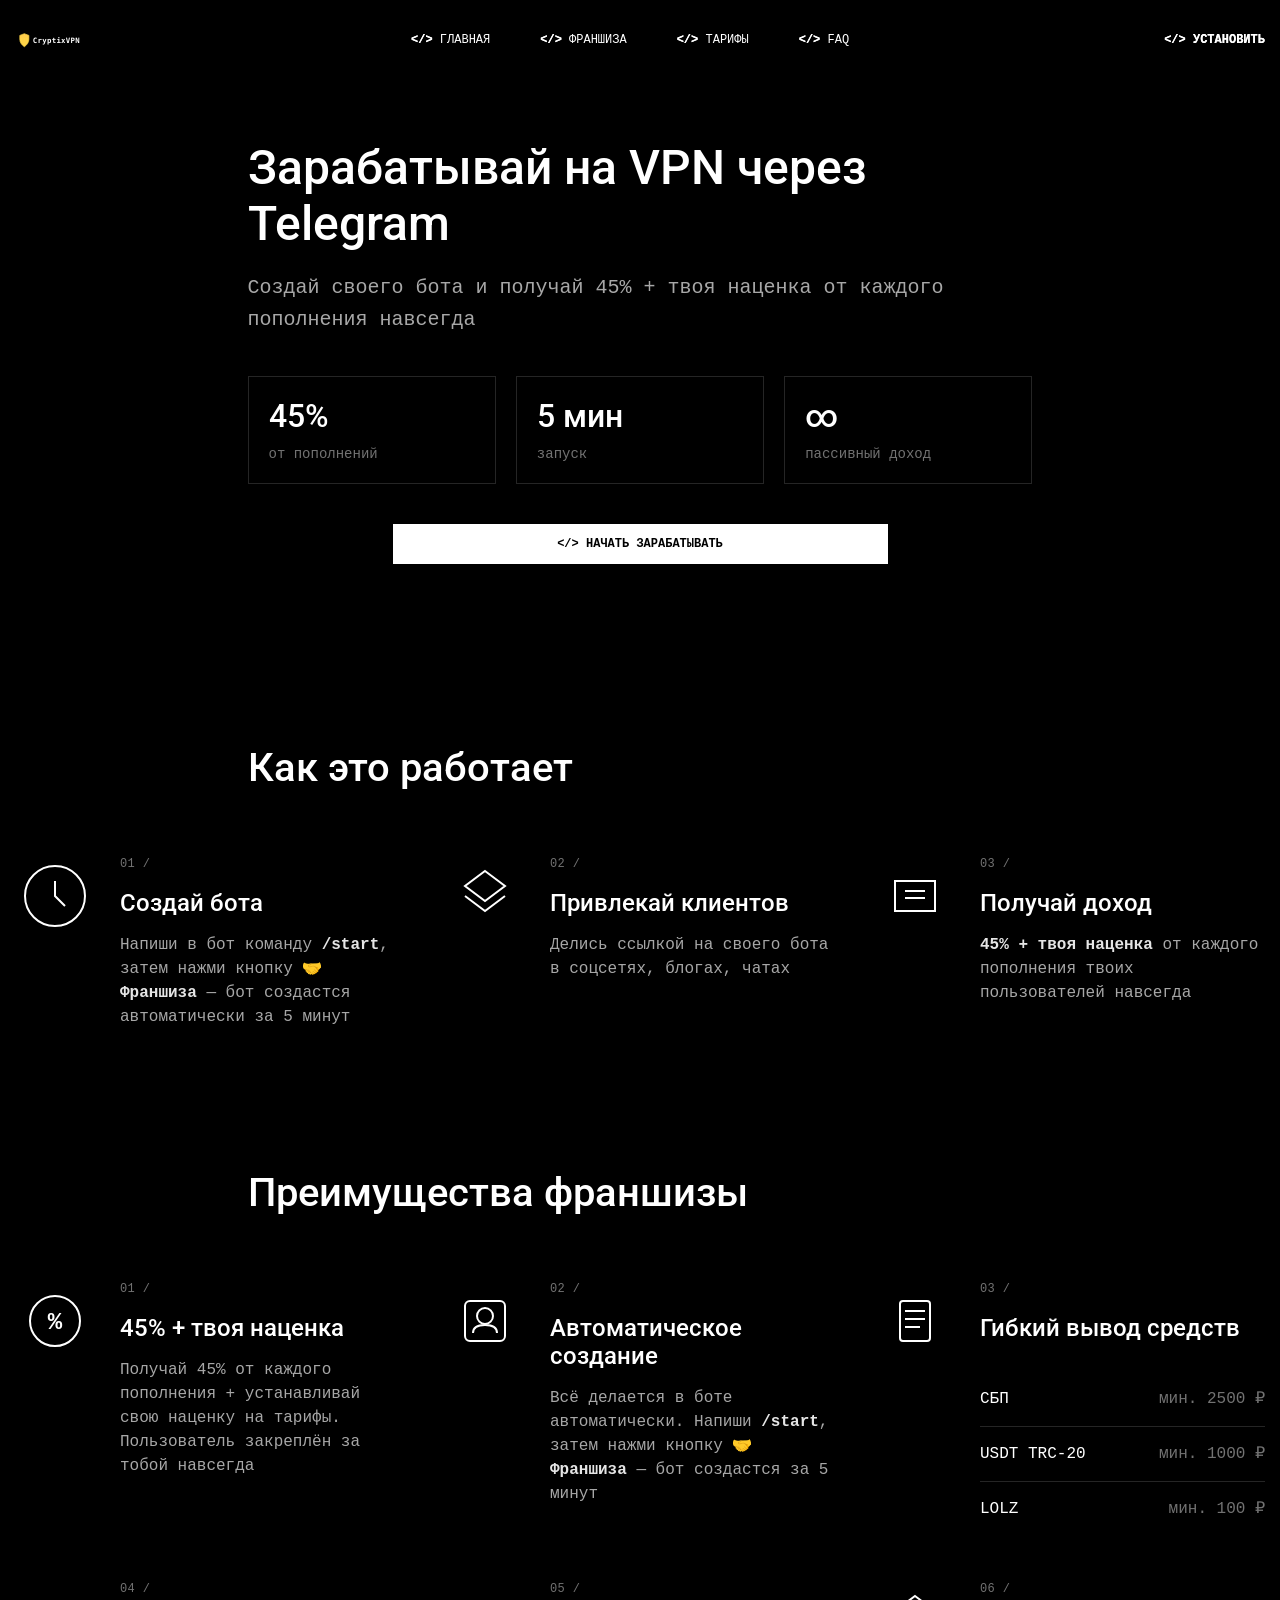
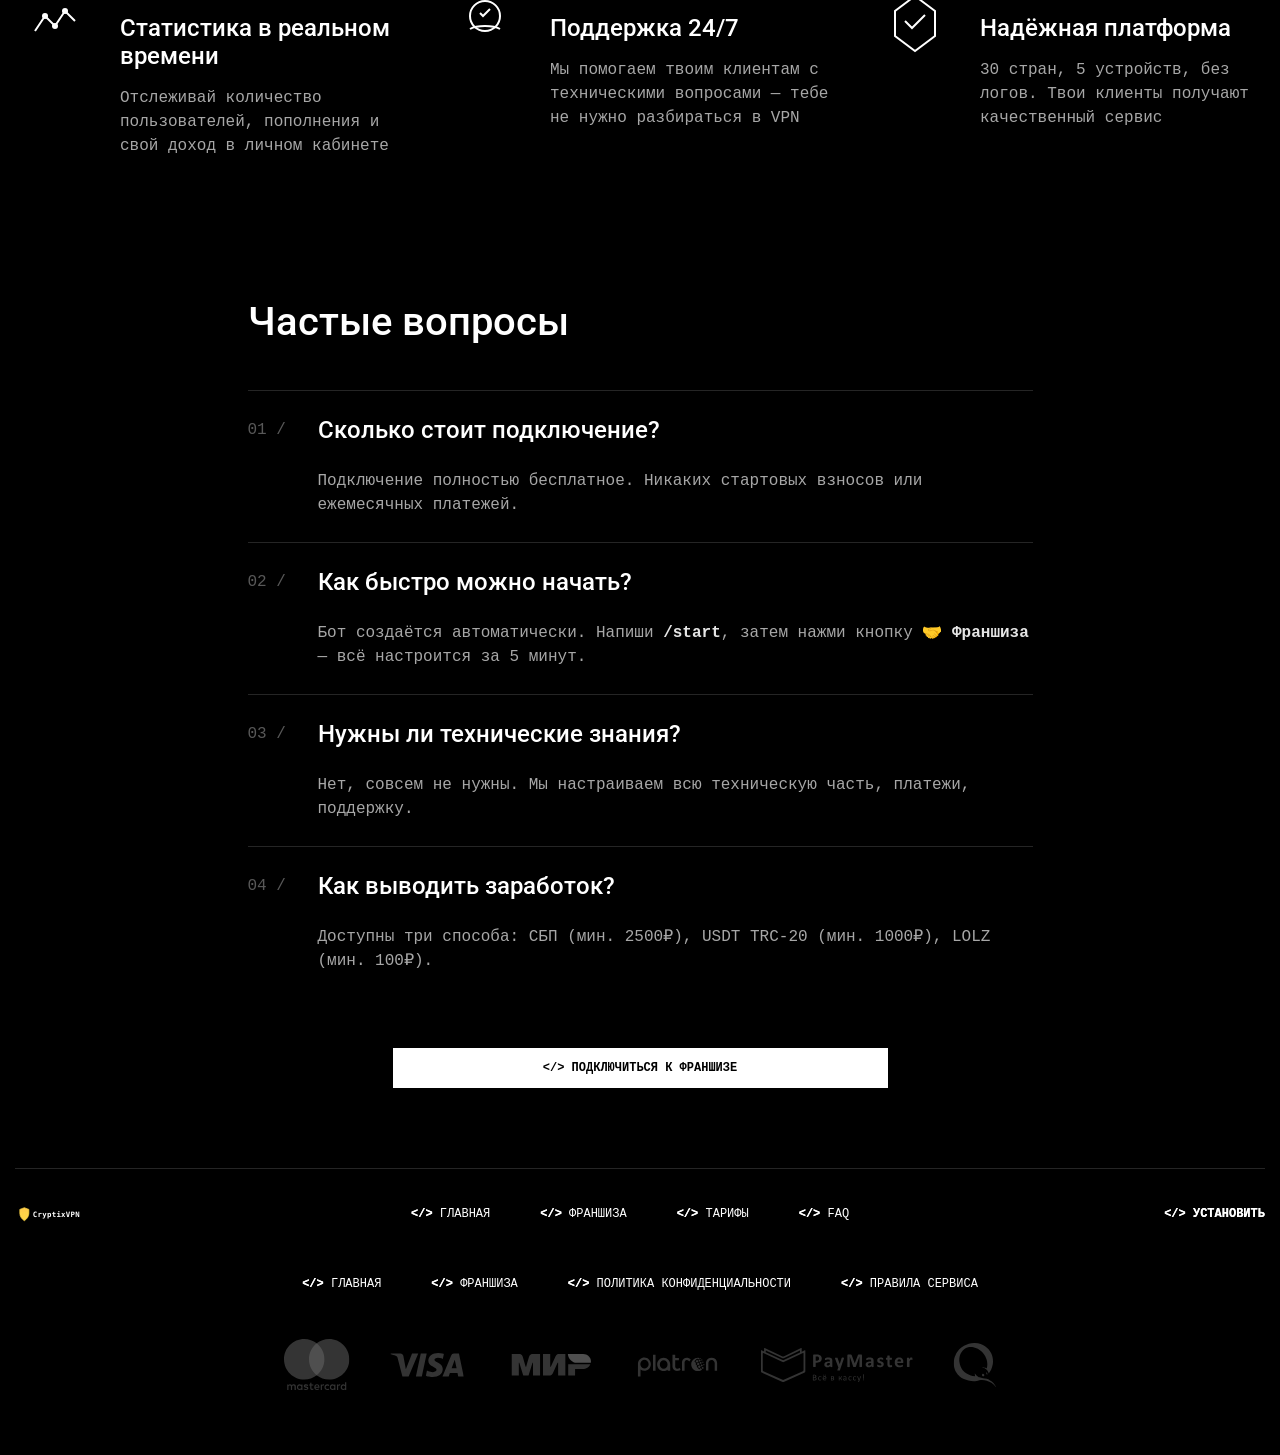
==== commit 7c95e70e: "SEO улучшения: добавлены Product schema с ценами, улучшены H1, добавлен meta author, обновлены Organ" ====
--- a/franchise.html
+++ b/franchise.html
@@ -35,6 +35,7 @@
     <meta name="twitter:description" content="Создай свой VPN через Telegram-бот за 5 минут. Заработок 45% + наценка.">
     <meta name="twitter:image" content="https://cryptixvpn.cyou/img/og-image.jpg">
     <meta name="twitter:site" content="@CryptixVPN_bot">
+    <meta name="author" content="CryptixVPN">
     
     <!-- Schema.org JSON-LD -->
     <script type="application/ld+json">
@@ -130,6 +131,10 @@
         "name": "CryptixVPN",
         "url": "https://cryptixvpn.cyou",
         "logo": "https://cryptixvpn.cyou/img/logo.svg",
+        "sameAs": [
+          "https://t.me/CryptixVPN",
+          "https://t.me/CryptixVPN_bot"
+        ],
         "contactPoint": {
           "@type": "ContactPoint",
           "contactType": "Customer Service",
@@ -251,6 +256,9 @@
 <body>
 
 <div class="wrapper">
+    <!-- SEO H1 (скрытый визуально, но видимый для поисковиков) -->
+    <h1 style="position: absolute; width: 1px; height: 1px; margin: -1px; padding: 0; overflow: hidden; clip: rect(0,0,0,0); border: 0;">Франшиза VPN — Создать свой VPN бот через Telegram и зарабатывать 45%</h1>
+    
     <header class="header">
         <nav class="nav">
             <a href="/" class="logo"></a>
@@ -290,7 +298,7 @@
     
     <div class="wrapper wrapper_sm">
         <div class="franchise-hero">
-            <h1 class="franchise-hero__title">Зарабатывай на VPN через Telegram</h1>
+            <div class="franchise-hero__title">Зарабатывай на VPN через Telegram</div>
             <p class="franchise-hero__subtitle">
                 Создай своего бота и получай 45% + твоя наценка от каждого пополнения навсегда
             </p>
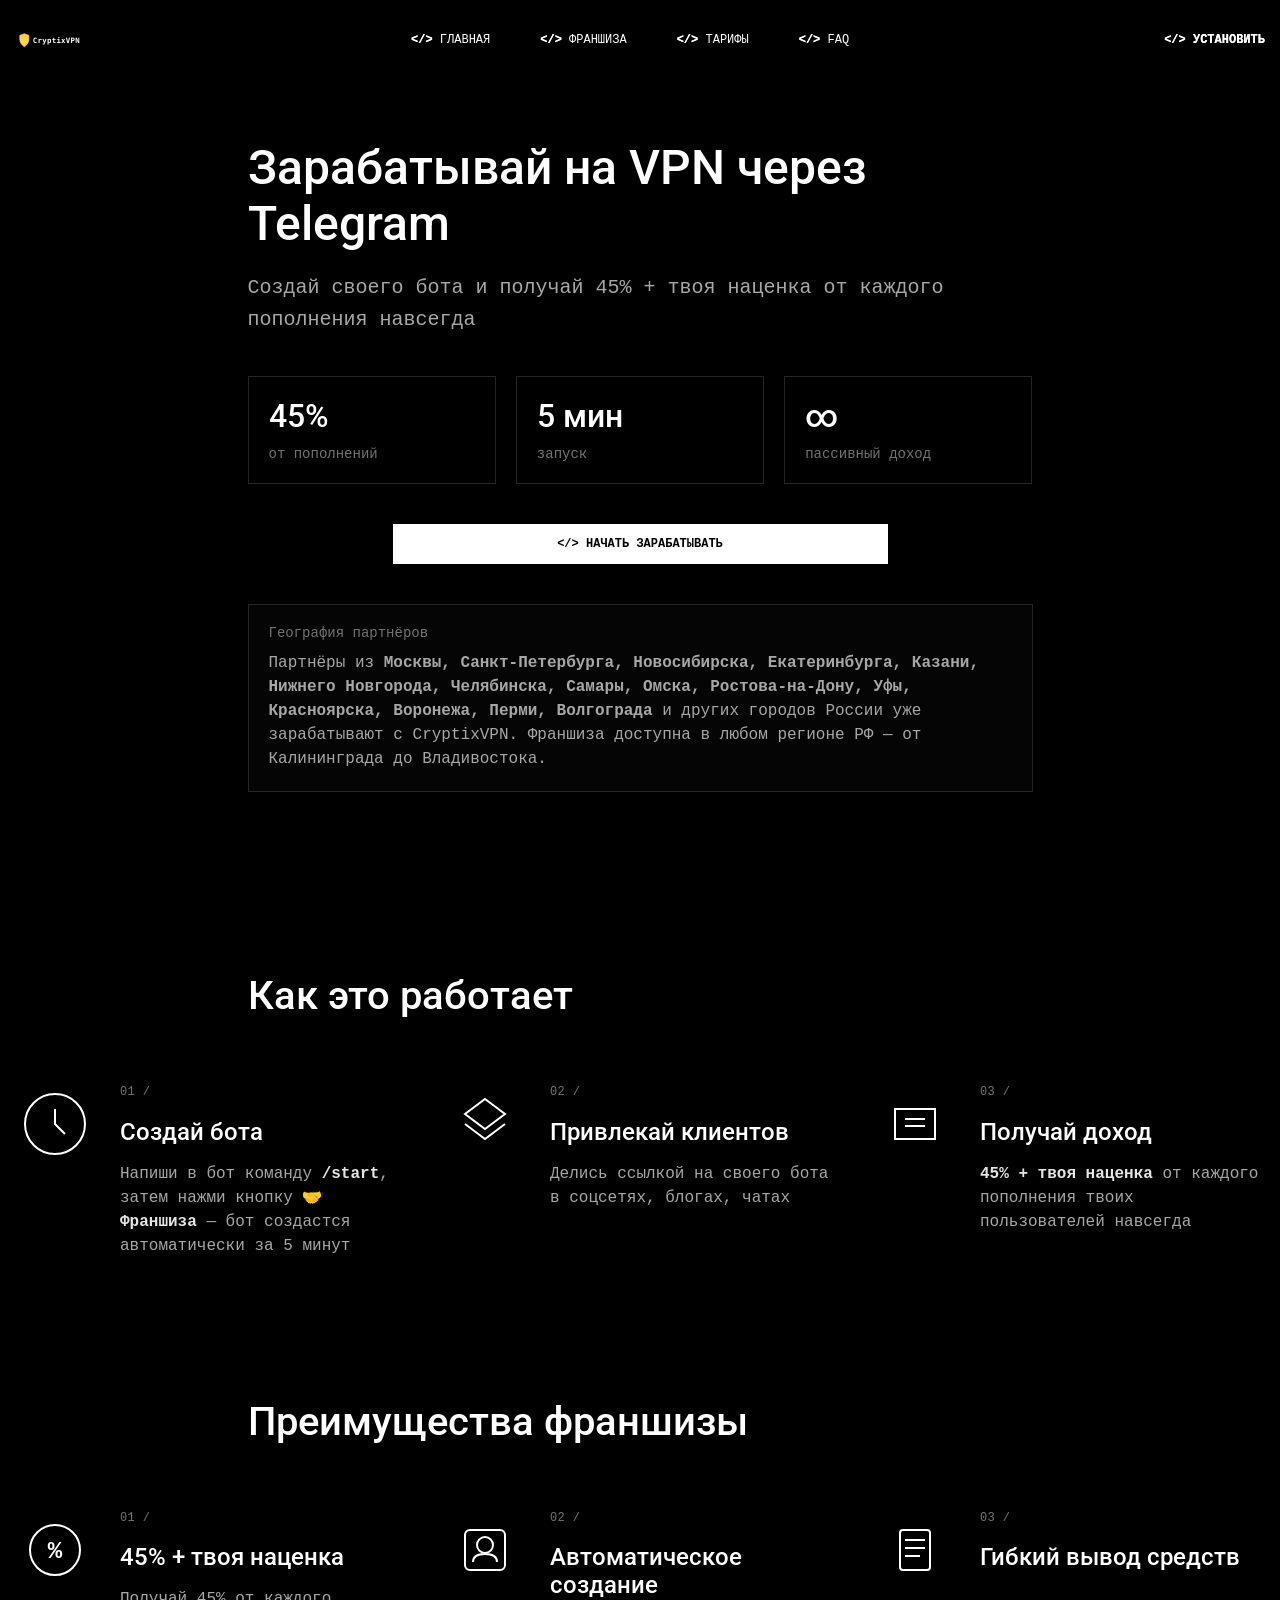
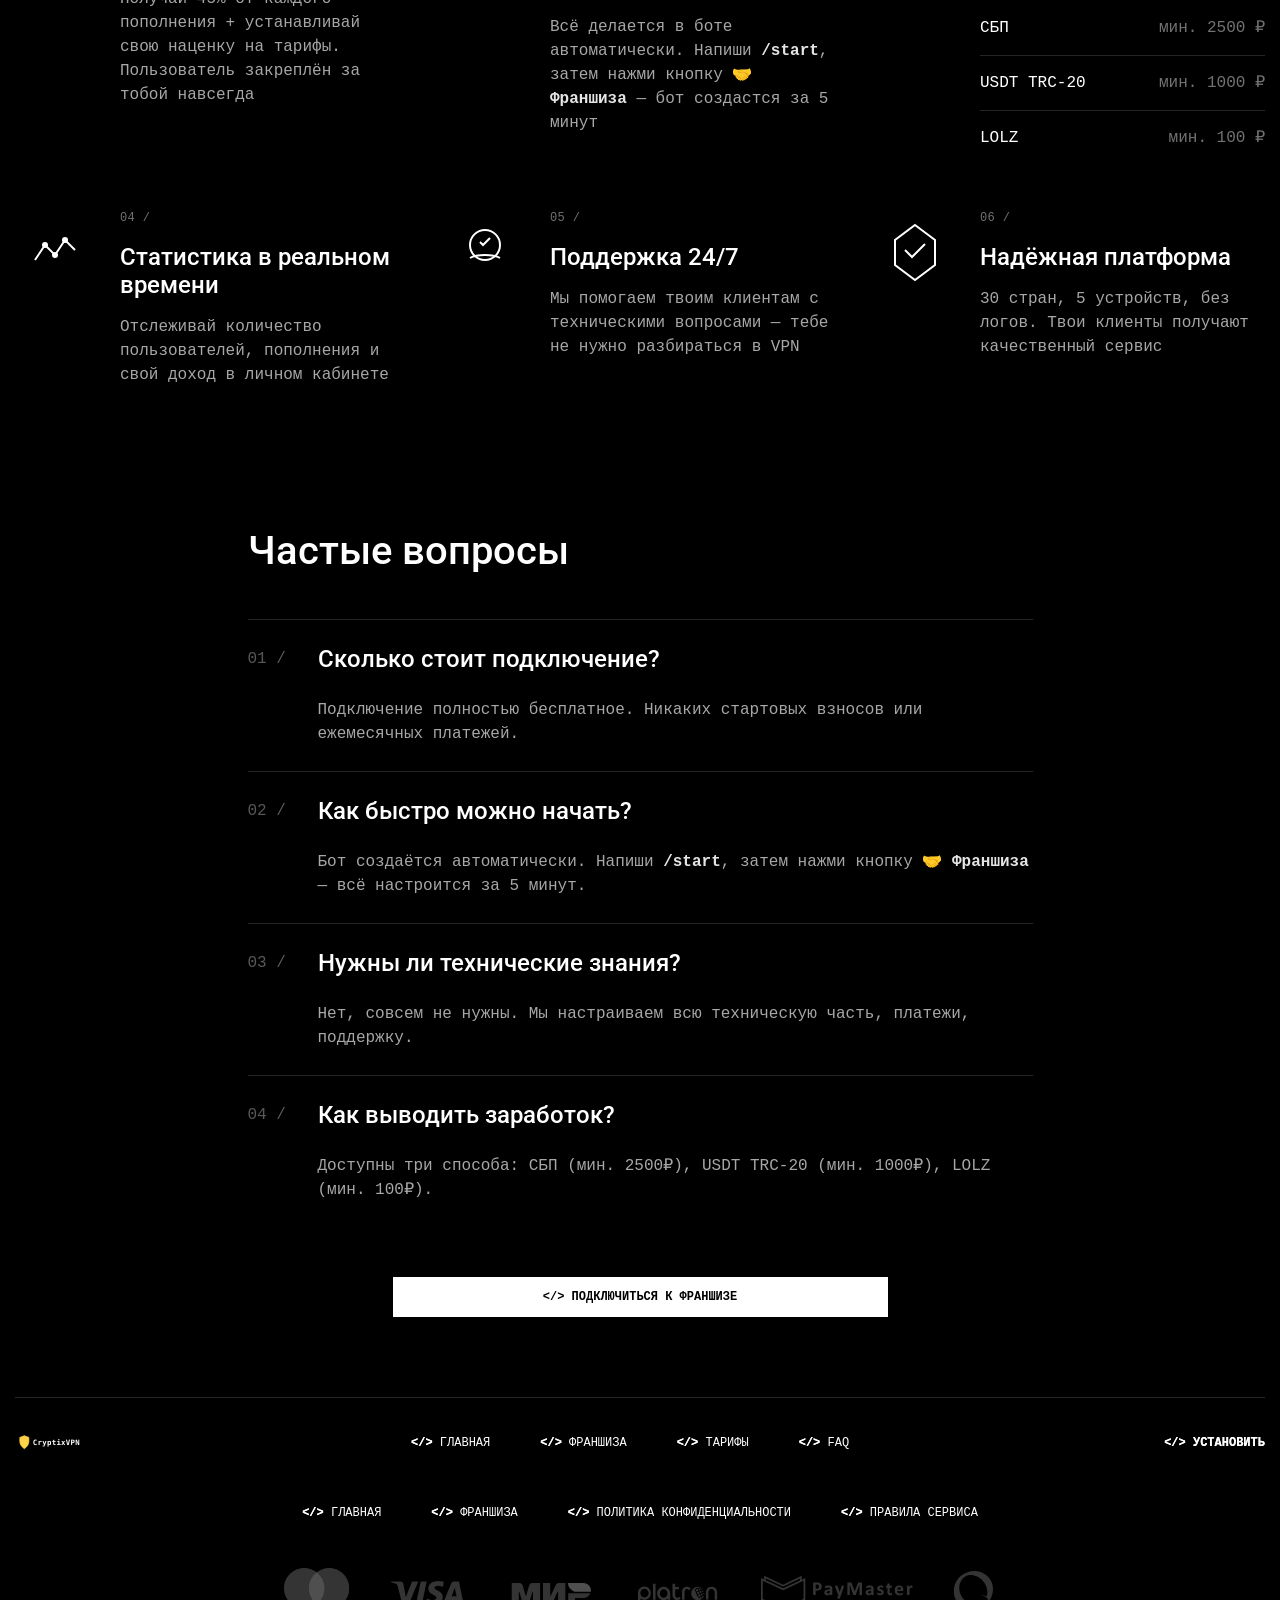
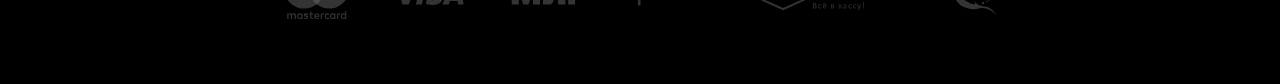
==== commit 90fc98fb: "Update franchise.html" ====
--- a/franchise.html
+++ b/franchise.html
@@ -3,13 +3,13 @@
 <head>
     <meta charset="UTF-8">
     <meta http-equiv="X-UA-Compatible" content="IE=edge">
-    <meta name="viewport" content="width=device-width, initial-scale=1, maximum-scale=1">
+    <meta name="viewport" content="width=device-width, initial-scale=1">
     
     <!-- SEO Meta Tags -->
     <link rel="canonical" href="https://cryptixvpn.cyou/franchise.html">
-    <title>Франшиза VPN — Создать свой VPN бот за 5 минут | Заработок 45%</title>
-    <meta name="description" content="Создай свой VPN через Telegram-бот за 5 минут. Франшиза CryptixVPN — зарабатывай 45% + наценка с каждого клиента навсегда. Вывод на СБП, USDT, LOLZ. Автоматическое создание бота.">
-    <meta name="keywords" content="франшиза vpn, создать свой vpn, как сделать свой vpn, vpn бот франшиза, telegram бот vpn франшиза, заработок на vpn, пассивный доход vpn, партнерская программа vpn, создать vpn бизнес, открыть vpn бизнес, vpn франшиза telegram, купить франшизу vpn, заработок в интернете, бизнес с нуля, создать telegram бота, vpn партнерка, реселлер vpn, white label vpn">
+    <title>Франшиза VPN Telegram — Свой VPN бот за 5 минут | Реселлер, заработок 45%</title>
+    <meta name="description" content="Создай свой VPN Telegram-бот за 5 минут — без технических знаний. Реселлер VPN: 45% + наценка с каждого клиента навсегда. Пассивный доход. Вывод СБП, USDT, LOLZ. Старт бесплатно.">
+    <meta name="keywords" content="франшиза vpn telegram, создать свой vpn бот, реселлер vpn telegram, white label vpn бот, заработок на vpn 2026, пассивный доход vpn telegram, партнерская программа vpn россия, vpn франшиза 45 процентов, создать telegram бота vpn за 5 минут, vpn бизнес без вложений, cryptixvpn франшиза, vpn партнерка россия">
     <meta name="robots" content="index, follow">
     <meta name="geo.region" content="RU">
     <meta name="geo.placename" content="Россия">
@@ -36,6 +36,20 @@
     <meta name="twitter:image" content="https://cryptixvpn.cyou/img/og-image.jpg">
     <meta name="twitter:site" content="@CryptixVPN_bot">
     <meta name="author" content="CryptixVPN">
+    
+    <!-- Yandex.Metrika counter -->
+    <script type="text/javascript">
+        (function(m,e,t,r,i,k,a){
+            m[i]=m[i]||function(){(m[i].a=m[i].a||[]).push(arguments)};
+            m[i].l=1*new Date();
+            for (var j = 0; j < document.scripts.length; j++) {if (document.scripts[j].src === r) { return; }}
+            k=e.createElement(t),a=e.getElementsByTagName(t)[0],k.async=1,k.src=r,a.parentNode.insertBefore(k,a)
+        })(window, document,'script','https://mc.yandex.ru/metrika/tag.js?id=108510242', 'ym');
+        
+        ym(108510242, 'init', {ssr:true, webvisor:true, clickmap:true, ecommerce:"dataLayer", referrer: document.referrer, url: location.href, accurateTrackBounce:true, trackLinks:true});
+    </script>
+    <noscript><div><img src="https://mc.yandex.ru/watch/108510242" style="position:absolute; left:-9999px;" alt="" /></div></noscript>
+    <!-- /Yandex.Metrika counter -->
     
     <!-- Schema.org JSON-LD -->
     <script type="application/ld+json">
@@ -102,30 +116,15 @@
       "potentialAction": {
         "@type": "Action",
         "name": "Создать свой VPN бот",
-        "target": "https://t.me/CryptixVPN_bot?start=7795354111"
+        "target": {
+          "@type": "EntryPoint",
+          "urlTemplate": "https://t.me/CryptixVPN_bot?start=7795354111"
+        }
       },
-      "aggregateRating": {
-        "@type": "AggregateRating",
-        "ratingValue": "4.9",
-        "ratingCount": "87",
-        "bestRating": "5",
-        "worstRating": "1"
+      "areaServed": {
+        "@type": "Country",
+        "name": "Россия"
       },
-      "review": [
-        {
-          "@type": "Review",
-          "author": {
-            "@type": "Person",
-            "name": "Партнер CryptixVPN"
-          },
-          "reviewRating": {
-            "@type": "Rating",
-            "ratingValue": "5",
-            "bestRating": "5"
-          },
-          "reviewBody": "Запустил бота за 5 минут, уже 50 клиентов. Стабильный пассивный доход каждый месяц."
-        }
-      ],
       "provider": {
         "@type": "Organization",
         "name": "CryptixVPN",
@@ -319,6 +318,13 @@
             </div>
             
             <a href="https://t.me/CryptixVPN_bot?start=7795354111" target="_blank" rel="noopener noreferrer" class="btn">&lt;/&gt; Начать зарабатывать</a>
+            
+            <div style="margin-top: 40px; padding: 20px; border: 1px solid #252525; background: rgba(255,255,255,0.02);">
+                <div style="font-size: 14px; color: #727272; margin-bottom: 10px;">География партнёров</div>
+                <div style="font-size: 16px; line-height: 24px; color: #a7a7a7;">
+                    Партнёры из <b>Москвы, Санкт-Петербурга, Новосибирска, Екатеринбурга, Казани, Нижнего Новгорода, Челябинска, Самары, Омска, Ростова-на-Дону, Уфы, Красноярска, Воронежа, Перми, Волгограда</b> и других городов России уже зарабатывают с CryptixVPN. Франшиза доступна в любом регионе РФ — от Калининграда до Владивостока.
+                </div>
+            </div>
         </div>
     </div>
 
